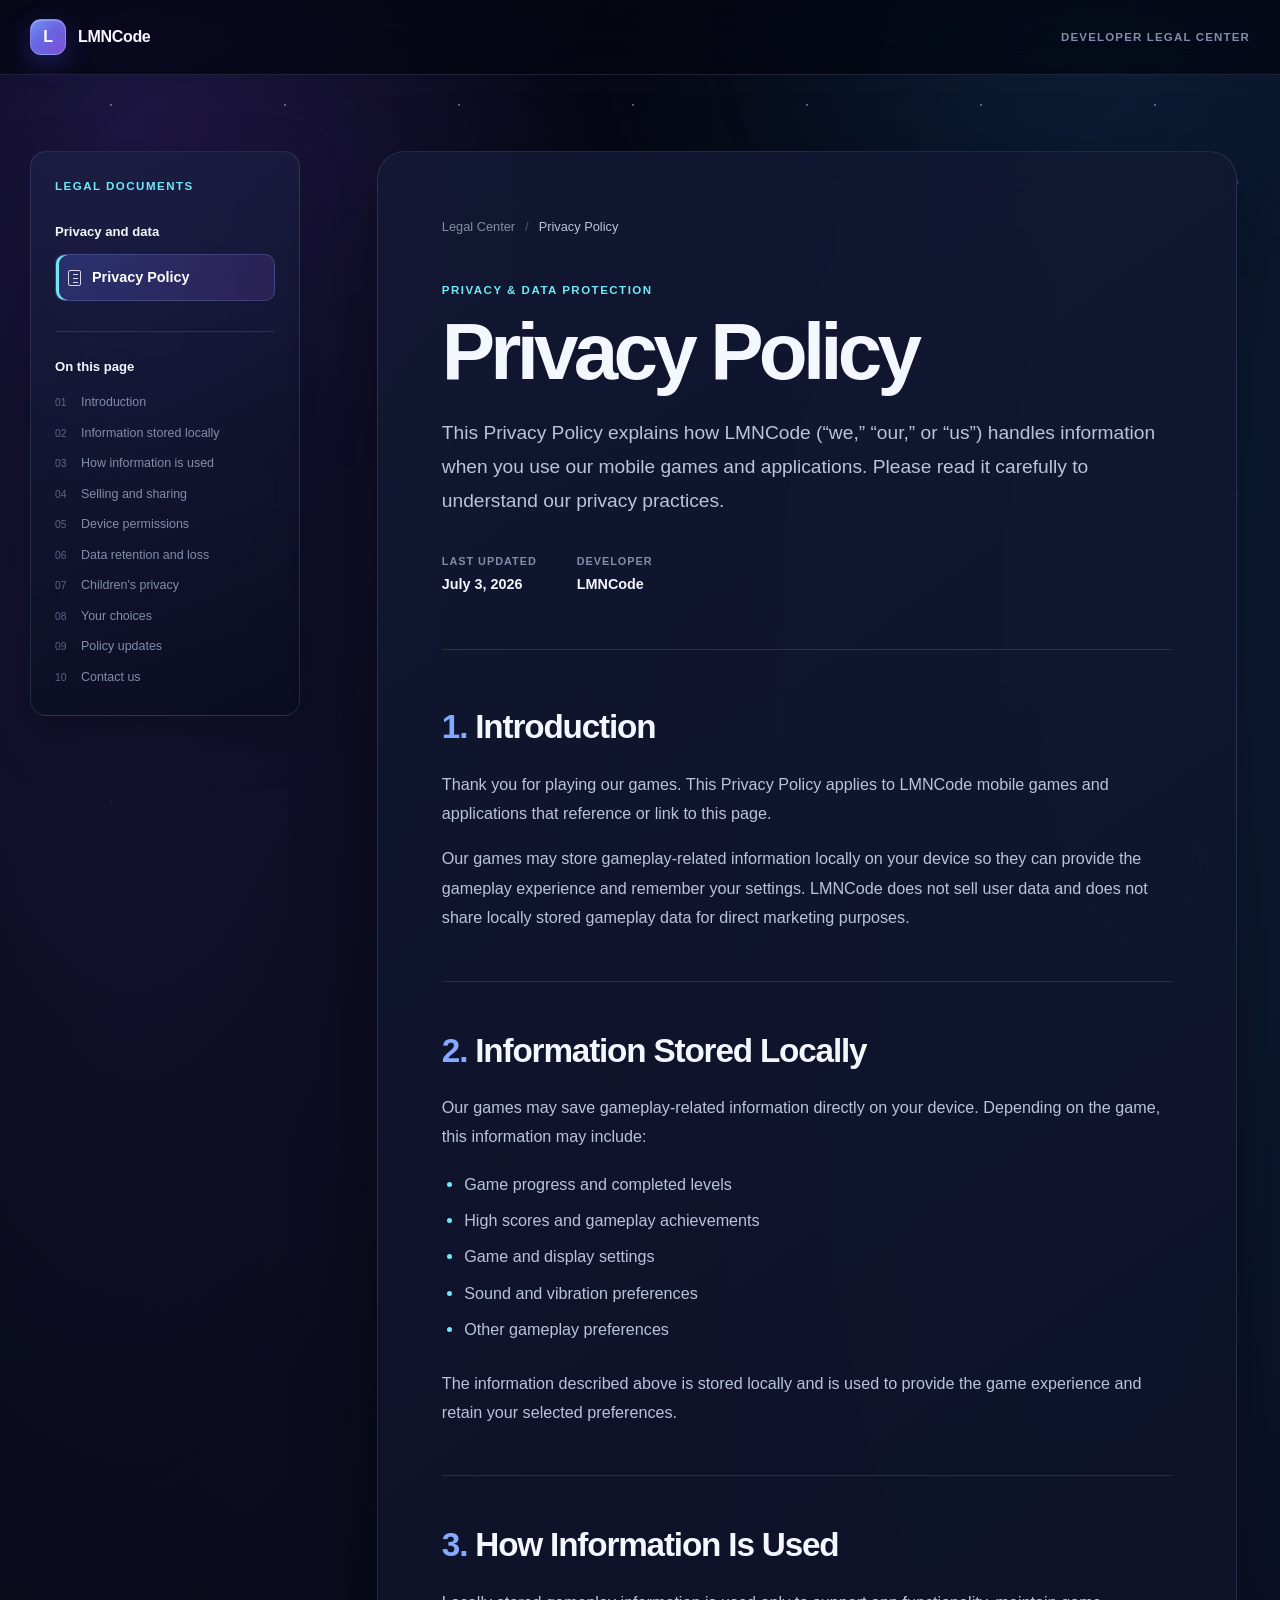
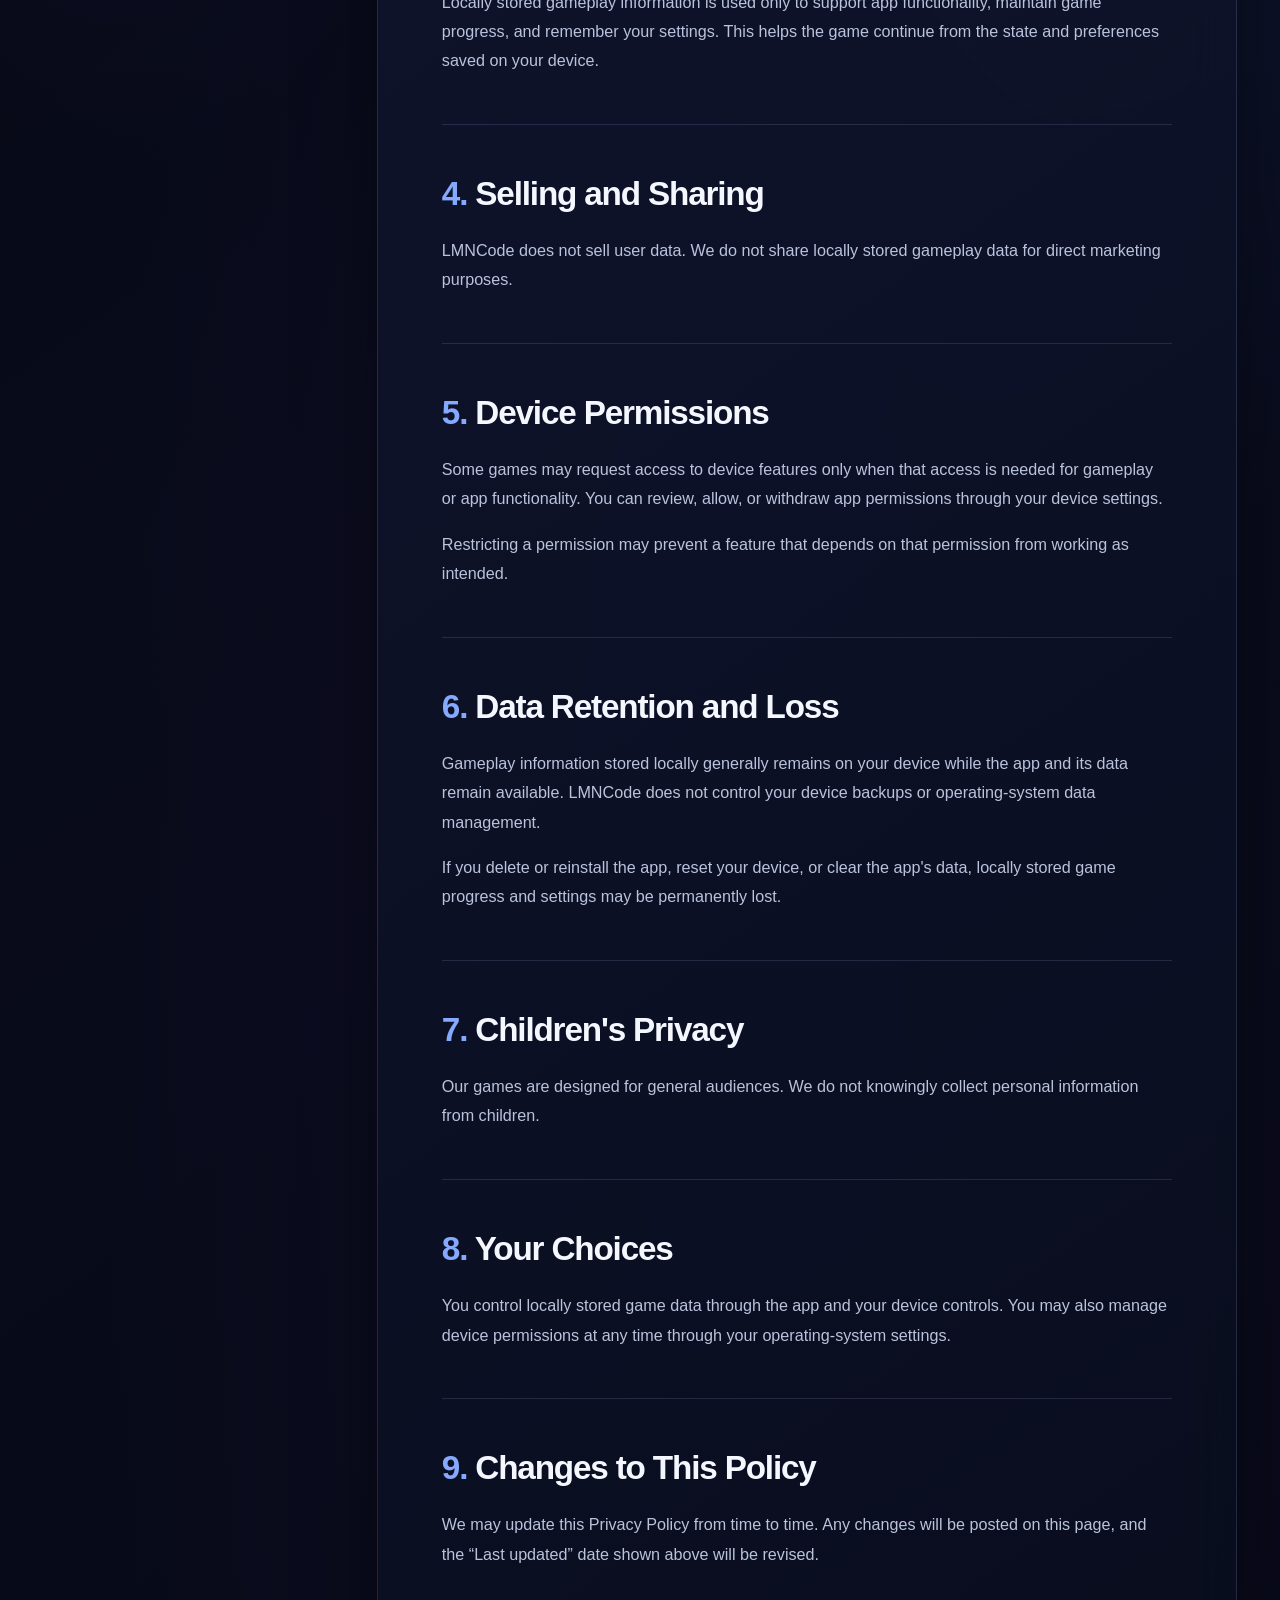
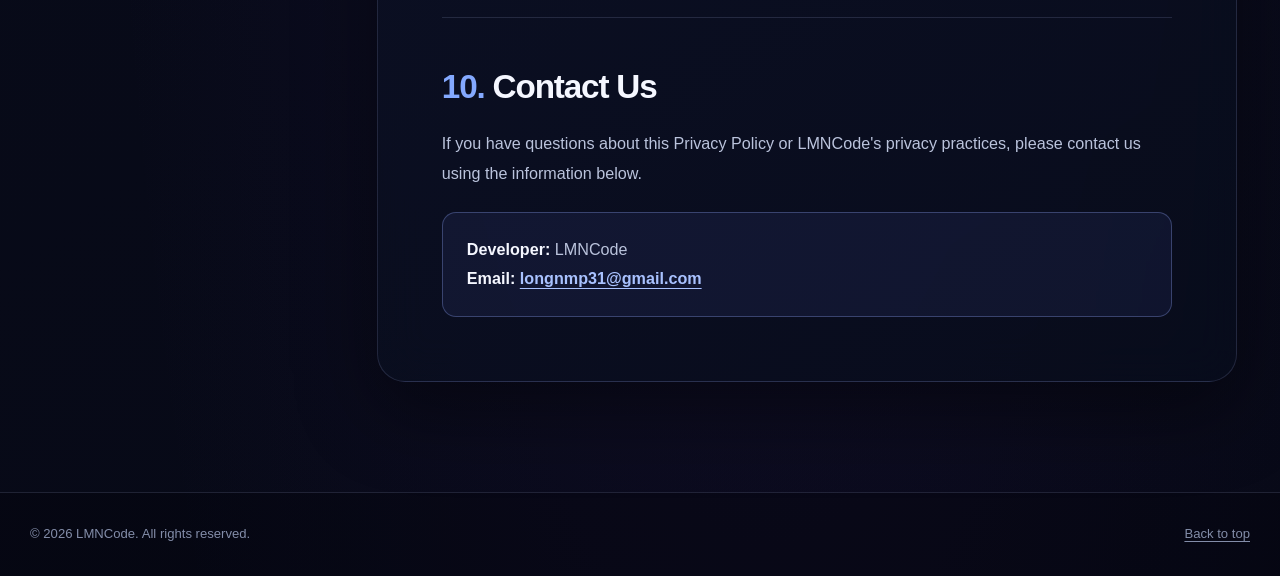
==== privacy-policy.html @ 54b09374 "Add files via upload" ====
<!doctype html>
<html lang="en">
<head>
  <meta charset="utf-8">
  <meta name="viewport" content="width=device-width, initial-scale=1">
  <meta name="color-scheme" content="dark">
  <meta name="theme-color" content="#070914">
  <meta name="robots" content="index, follow">

  <title>Privacy Policy | LMNCode</title>
  <meta
    name="description"
    content="Learn how LMNCode handles information in its mobile games and applications."
  >

  <meta property="og:type" content="website">
  <meta property="og:site_name" content="LMNCode">
  <meta property="og:title" content="Privacy Policy | LMNCode">
  <meta
    property="og:description"
    content="Learn how LMNCode handles information in its mobile games and applications."
  >

  <link rel="stylesheet" href="./assets/css/site.css">
</head>
<body>
  <a class="skip-link" href="#main-content">Skip to main content</a>

  <header class="site-header">
    <div class="container header-inner">
      <a class="brand" href="./index.html" aria-label="LMNCode home">
        <span class="brand-mark" aria-hidden="true">L</span>
        <span>LMNCode</span>
      </a>
      <span class="header-label">Developer Legal Center</span>
    </div>
  </header>

  <main id="main-content" class="container legal-layout">
    <aside class="legal-sidebar" aria-label="Legal document navigation">
      <div class="sidebar-panel">
        <p class="sidebar-kicker">Legal documents</p>

        <nav class="document-navigation" aria-label="Documents">
          <p class="nav-group-title">Privacy and data</p>
          <a class="document-link is-active" href="./privacy-policy.html" aria-current="page">
            <span class="document-icon" aria-hidden="true"></span>
            <span>Privacy Policy</span>
          </a>
        </nav>

        <nav class="page-navigation" aria-label="Privacy Policy sections">
          <p class="nav-group-title">On this page</p>
          <ol>
            <li><a href="#introduction">Introduction</a></li>
            <li><a href="#information">Information stored locally</a></li>
            <li><a href="#use">How information is used</a></li>
            <li><a href="#sharing">Selling and sharing</a></li>
            <li><a href="#permissions">Device permissions</a></li>
            <li><a href="#retention">Data retention and loss</a></li>
            <li><a href="#children">Children's privacy</a></li>
            <li><a href="#choices">Your choices</a></li>
            <li><a href="#changes">Policy updates</a></li>
            <li><a href="#contact">Contact us</a></li>
          </ol>
        </nav>
      </div>
    </aside>

    <article class="policy-document">
      <nav class="breadcrumbs" aria-label="Breadcrumb">
        <span>Legal Center</span>
        <span class="breadcrumb-separator" aria-hidden="true">/</span>
        <span aria-current="page">Privacy Policy</span>
      </nav>

      <header class="document-header">
        <p class="eyebrow">Privacy &amp; data protection</p>
        <h1>Privacy Policy</h1>
        <p class="document-summary">
          This Privacy Policy explains how LMNCode (“we,” “our,” or “us”)
          handles information when you use our mobile games and applications.
          Please read it carefully to understand our privacy practices.
        </p>

        <dl class="document-meta" aria-label="Policy information">
          <div>
            <dt>Last updated</dt>
            <dd><time datetime="2026-07-03">July 3, 2026</time></dd>
          </div>
          <div>
            <dt>Developer</dt>
            <dd>LMNCode</dd>
          </div>
        </dl>
      </header>

      <div class="document-body">
        <section id="introduction" class="policy-section">
          <h2><span aria-hidden="true">1.</span> Introduction</h2>
          <p>
            Thank you for playing our games. This Privacy Policy applies to
            LMNCode mobile games and applications that reference or link to this
            page.
          </p>
          <p>
            Our games may store gameplay-related information locally on your
            device so they can provide the gameplay experience and remember your
            settings. LMNCode does not sell user data and does not share locally
            stored gameplay data for direct marketing purposes.
          </p>
        </section>

        <section id="information" class="policy-section">
          <h2><span aria-hidden="true">2.</span> Information Stored Locally</h2>
          <p>
            Our games may save gameplay-related information directly on your
            device. Depending on the game, this information may include:
          </p>
          <ul>
            <li>Game progress and completed levels</li>
            <li>High scores and gameplay achievements</li>
            <li>Game and display settings</li>
            <li>Sound and vibration preferences</li>
            <li>Other gameplay preferences</li>
          </ul>
          <p>
            The information described above is stored locally and is used to
            provide the game experience and retain your selected preferences.
          </p>
        </section>

        <section id="use" class="policy-section">
          <h2><span aria-hidden="true">3.</span> How Information Is Used</h2>
          <p>
            Locally stored gameplay information is used only to support app
            functionality, maintain game progress, and remember your settings.
            This helps the game continue from the state and preferences saved on
            your device.
          </p>
        </section>

        <section id="sharing" class="policy-section">
          <h2><span aria-hidden="true">4.</span> Selling and Sharing</h2>
          <p>
            LMNCode does not sell user data. We do not share locally stored
            gameplay data for direct marketing purposes.
          </p>
        </section>

        <section id="permissions" class="policy-section">
          <h2><span aria-hidden="true">5.</span> Device Permissions</h2>
          <p>
            Some games may request access to device features only when that
            access is needed for gameplay or app functionality. You can review,
            allow, or withdraw app permissions through your device settings.
          </p>
          <p>
            Restricting a permission may prevent a feature that depends on that
            permission from working as intended.
          </p>
        </section>

        <section id="retention" class="policy-section">
          <h2><span aria-hidden="true">6.</span> Data Retention and Loss</h2>
          <p>
            Gameplay information stored locally generally remains on your device
            while the app and its data remain available. LMNCode does not control
            your device backups or operating-system data management.
          </p>
          <p>
            If you delete or reinstall the app, reset your device, or clear the
            app's data, locally stored game progress and settings may be
            permanently lost.
          </p>
        </section>

        <section id="children" class="policy-section">
          <h2><span aria-hidden="true">7.</span> Children's Privacy</h2>
          <p>
            Our games are designed for general audiences. We do not knowingly
            collect personal information from children.
          </p>
        </section>

        <section id="choices" class="policy-section">
          <h2><span aria-hidden="true">8.</span> Your Choices</h2>
          <p>
            You control locally stored game data through the app and your device
            controls. You may also manage device permissions at any time through
            your operating-system settings.
          </p>
        </section>

        <section id="changes" class="policy-section">
          <h2><span aria-hidden="true">9.</span> Changes to This Policy</h2>
          <p>
            We may update this Privacy Policy from time to time. Any changes will
            be posted on this page, and the “Last updated” date shown above will
            be revised.
          </p>
        </section>

        <section id="contact" class="policy-section contact-section">
          <h2><span aria-hidden="true">10.</span> Contact Us</h2>
          <p>
            If you have questions about this Privacy Policy or LMNCode's privacy
            practices, please contact us using the information below.
          </p>
          <address class="contact-details">
            <p><strong>Developer:</strong> LMNCode</p>
            <p>
              <strong>Email:</strong>
              <a href="mailto:longnmp31@gmail.com?subject=LMNCode%20Privacy%20Policy%20Inquiry">
                longnmp31@gmail.com
              </a>
            </p>
          </address>
        </section>
      </div>
    </article>
  </main>

  <footer class="site-footer">
    <div class="container footer-inner">
      <p>&copy; 2026 LMNCode. All rights reserved.</p>
      <a href="#main-content">Back to top</a>
    </div>
  </footer>
</body>
</html>
---- assets/css/site.css ----
:root {
  --space: #050610;
  --space-deep: #080b1a;
  --surface: rgba(11, 15, 34, 0.86);
  --surface-strong: rgba(15, 20, 44, 0.94);
  --surface-hover: rgba(117, 139, 255, 0.11);
  --text: #f5f7ff;
  --text-soft: #bac3dc;
  --text-muted: #838da9;
  --line: rgba(166, 181, 226, 0.16);
  --line-bright: rgba(151, 171, 255, 0.3);
  --blue: #84a9ff;
  --blue-bright: #a9c2ff;
  --violet: #a888ff;
  --cyan: #70e8f5;
  --container: 1220px;
  --radius-lg: 28px;
  --radius-md: 16px;
  --shadow: 0 28px 80px rgba(0, 0, 0, 0.42);
}

*,
*::before,
*::after {
  box-sizing: border-box;
}

html {
  scroll-behavior: smooth;
}

body {
  position: relative;
  min-height: 100vh;
  margin: 0;
  color: var(--text);
  background:
    radial-gradient(ellipse at 10% 5%, rgba(104, 74, 221, 0.2), transparent 32rem),
    radial-gradient(ellipse at 90% 14%, rgba(38, 125, 216, 0.18), transparent 36rem),
    radial-gradient(ellipse at 60% 70%, rgba(92, 48, 173, 0.1), transparent 42rem),
    linear-gradient(145deg, var(--space) 0%, var(--space-deep) 48%, #070916 100%);
  font-family: Inter, ui-sans-serif, -apple-system, BlinkMacSystemFont, "Segoe UI", sans-serif;
  font-size: 16px;
  line-height: 1.75;
  text-rendering: optimizeLegibility;
  -webkit-font-smoothing: antialiased;
}

body::before,
body::after {
  position: fixed;
  inset: 0;
  z-index: -1;
  pointer-events: none;
  content: "";
}

body::before {
  opacity: 0.48;
  background-image:
    radial-gradient(circle, rgba(255, 255, 255, 0.78) 0 1px, transparent 1.4px),
    radial-gradient(circle, rgba(141, 190, 255, 0.62) 0 1px, transparent 1.5px),
    radial-gradient(circle, rgba(190, 153, 255, 0.5) 0 1.2px, transparent 1.7px);
  background-position: 24px 18px, 88px 72px, 142px 26px;
  background-size: 174px 174px, 231px 231px, 313px 313px;
  mask-image: linear-gradient(to bottom, #000 0%, rgba(0, 0, 0, 0.6) 45%, transparent 100%);
}

body::after {
  inset: -20%;
  opacity: 0.23;
  background:
    radial-gradient(ellipse at 28% 30%, rgba(144, 85, 255, 0.28), transparent 22%),
    radial-gradient(ellipse at 73% 18%, rgba(38, 188, 240, 0.19), transparent 20%);
  filter: blur(55px);
}

::selection {
  color: #ffffff;
  background: rgba(122, 99, 245, 0.88);
}

a {
  color: var(--blue-bright);
  text-underline-offset: 0.22em;
}

a:hover {
  color: var(--cyan);
}

a:focus-visible {
  outline: 3px solid rgba(112, 232, 245, 0.42);
  outline-offset: 4px;
  border-radius: 5px;
}

.container {
  width: min(calc(100% - 48px), var(--container));
  margin-inline: auto;
}

.skip-link {
  position: fixed;
  top: 12px;
  left: 12px;
  z-index: 100;
  padding: 10px 16px;
  color: #ffffff;
  background: #5b45c6;
  border-radius: 10px;
  transform: translateY(-160%);
  transition: transform 160ms ease;
}

.skip-link:focus {
  color: #ffffff;
  transform: translateY(0);
}

.site-header {
  position: sticky;
  top: 0;
  z-index: 20;
  background: rgba(5, 6, 16, 0.74);
  border-bottom: 1px solid var(--line);
  backdrop-filter: blur(20px) saturate(140%);
}

.header-inner {
  display: flex;
  align-items: center;
  justify-content: space-between;
  min-height: 74px;
}

.brand {
  display: inline-flex;
  align-items: center;
  gap: 12px;
  color: var(--text);
  font-size: 1rem;
  font-weight: 760;
  letter-spacing: -0.02em;
  text-decoration: none;
}

.brand:hover {
  color: var(--text);
}

.brand-mark {
  display: grid;
  width: 36px;
  height: 36px;
  place-items: center;
  color: #ffffff;
  background:
    linear-gradient(145deg, rgba(255, 255, 255, 0.18), transparent 45%),
    linear-gradient(135deg, #5578ef, #7f4fd3);
  border: 1px solid rgba(190, 207, 255, 0.34);
  border-radius: 11px;
  box-shadow:
    0 8px 24px rgba(70, 77, 220, 0.34),
    inset 0 1px 0 rgba(255, 255, 255, 0.24);
}

.header-label {
  color: var(--text-muted);
  font-size: 0.72rem;
  font-weight: 740;
  letter-spacing: 0.1em;
  text-transform: uppercase;
}

.legal-layout {
  display: grid;
  grid-template-columns: 270px minmax(0, 1fr);
  gap: clamp(40px, 6vw, 82px);
  align-items: start;
  padding-block: 76px 110px;
}

.legal-sidebar {
  position: sticky;
  top: 106px;
}

.sidebar-panel {
  padding: 24px;
  background:
    linear-gradient(160deg, rgba(29, 35, 72, 0.62), rgba(9, 13, 31, 0.82));
  border: 1px solid var(--line);
  border-radius: var(--radius-md);
  box-shadow: 0 18px 55px rgba(0, 0, 0, 0.24);
  backdrop-filter: blur(16px);
}

.sidebar-kicker,
.eyebrow {
  margin: 0;
  color: var(--cyan);
  font-size: 0.72rem;
  font-weight: 800;
  letter-spacing: 0.13em;
  text-transform: uppercase;
}

.document-navigation {
  margin-top: 25px;
}

.nav-group-title {
  margin: 0 0 10px;
  color: var(--text);
  font-size: 0.82rem;
  font-weight: 720;
}

.document-link {
  display: flex;
  gap: 11px;
  align-items: center;
  padding: 10px 12px;
  color: var(--text-soft);
  border: 1px solid transparent;
  border-radius: 10px;
  font-size: 0.9rem;
  font-weight: 650;
  text-decoration: none;
}

.document-link.is-active {
  color: #ffffff;
  background: linear-gradient(110deg, rgba(83, 102, 224, 0.3), rgba(130, 75, 199, 0.2));
  border-color: rgba(155, 175, 255, 0.2);
  box-shadow: inset 3px 0 0 var(--cyan);
}

.document-icon {
  position: relative;
  width: 13px;
  height: 16px;
  flex: 0 0 auto;
  border: 1.5px solid currentColor;
  border-radius: 2px;
  opacity: 0.82;
}

.document-icon::after {
  position: absolute;
  top: 3px;
  right: 2px;
  width: 5px;
  height: 1.5px;
  background: currentColor;
  box-shadow: 0 4px 0 currentColor, 0 8px 0 currentColor;
  content: "";
}

.page-navigation {
  margin-top: 30px;
  padding-top: 24px;
  border-top: 1px solid var(--line);
}

.page-navigation ol {
  display: grid;
  gap: 3px;
  margin: 0;
  padding: 0;
  list-style: none;
  counter-reset: page-nav;
}

.page-navigation li {
  counter-increment: page-nav;
}

.page-navigation a {
  display: grid;
  grid-template-columns: 22px minmax(0, 1fr);
  gap: 4px;
  align-items: baseline;
  padding: 5px 0;
  color: var(--text-muted);
  font-size: 0.78rem;
  line-height: 1.4;
  text-decoration: none;
}

.page-navigation a::before {
  color: rgba(139, 153, 192, 0.62);
  font-size: 0.64rem;
  content: counter(page-nav, decimal-leading-zero);
}

.page-navigation a:hover {
  color: var(--cyan);
}

.policy-document {
  min-width: 0;
  max-width: 860px;
  padding: clamp(32px, 5vw, 64px);
  background:
    linear-gradient(145deg, rgba(19, 25, 53, 0.88), rgba(8, 12, 28, 0.9));
  border: 1px solid var(--line);
  border-radius: var(--radius-lg);
  box-shadow: var(--shadow);
  backdrop-filter: blur(22px);
}

.breadcrumbs {
  display: flex;
  flex-wrap: wrap;
  gap: 10px;
  align-items: center;
  margin-bottom: 42px;
  color: var(--text-muted);
  font-size: 0.8rem;
}

.breadcrumbs span:last-child {
  color: var(--text-soft);
}

.breadcrumb-separator {
  color: rgba(153, 166, 205, 0.46);
}

.document-header {
  padding-bottom: 52px;
  border-bottom: 1px solid var(--line);
}

h1,
h2,
p,
li {
  overflow-wrap: break-word;
}

h1 {
  margin: 11px 0 24px;
  font-size: clamp(3rem, 7vw, 5rem);
  font-weight: 780;
  letter-spacing: -0.06em;
  line-height: 1;
}

.document-summary {
  max-width: 720px;
  margin: 0;
  color: var(--text-soft);
  font-size: clamp(1.06rem, 2vw, 1.2rem);
  line-height: 1.78;
}

.document-meta {
  display: flex;
  flex-wrap: wrap;
  gap: 24px 40px;
  margin: 34px 0 0;
}

.document-meta div {
  display: grid;
  gap: 1px;
}

.document-meta dt {
  color: var(--text-muted);
  font-size: 0.68rem;
  font-weight: 760;
  letter-spacing: 0.09em;
  text-transform: uppercase;
}

.document-meta dd {
  margin: 0;
  color: var(--text);
  font-size: 0.9rem;
  font-weight: 650;
}

.document-body {
  padding-top: 8px;
}

.policy-section {
  padding-block: 48px;
  border-bottom: 1px solid var(--line);
  scroll-margin-top: 102px;
}

.policy-section:last-child {
  padding-bottom: 0;
  border-bottom: 0;
}

.policy-section h2 {
  margin: 0 0 22px;
  color: var(--text);
  font-size: clamp(1.55rem, 3.2vw, 2.08rem);
  font-weight: 740;
  letter-spacing: -0.035em;
  line-height: 1.24;
}

.policy-section h2 span {
  color: var(--blue);
  font-variant-numeric: tabular-nums;
}

.policy-section p,
.policy-section li {
  color: var(--text-soft);
  font-size: 1.01rem;
  line-height: 1.82;
}

.policy-section p {
  margin: 0 0 16px;
}

.policy-section p:last-child {
  margin-bottom: 0;
}

.policy-section ul {
  display: grid;
  gap: 7px;
  margin: 18px 0 24px;
  padding-left: 1.4rem;
}

.policy-section li::marker {
  color: var(--cyan);
}

address {
  font-style: normal;
}

.contact-details {
  margin-top: 24px;
  padding: 22px 24px;
  background: rgba(92, 108, 205, 0.1);
  border: 1px solid var(--line-bright);
  border-radius: 14px;
}

.contact-details p,
.contact-details p:last-child {
  margin: 0;
}

.contact-details strong {
  color: var(--text);
}

.contact-details a {
  font-weight: 680;
}

.site-footer {
  border-top: 1px solid var(--line);
  background: rgba(4, 5, 13, 0.36);
}

.footer-inner {
  display: flex;
  justify-content: space-between;
  gap: 20px;
  padding-block: 30px;
  color: var(--text-muted);
  font-size: 0.82rem;
}

.footer-inner p {
  margin: 0;
}

.footer-inner a {
  color: var(--text-muted);
}

@media (max-width: 920px) {
  .legal-layout {
    grid-template-columns: 1fr;
    gap: 32px;
    padding-block: 56px 80px;
  }

  .legal-sidebar {
    position: static;
  }

  .sidebar-panel {
    display: grid;
    grid-template-columns: 1fr 2fr;
    gap: 26px;
    align-items: start;
  }

  .sidebar-kicker {
    grid-column: 1 / -1;
  }

  .document-navigation,
  .page-navigation {
    margin-top: 0;
  }

  .page-navigation {
    padding-top: 0;
    padding-left: 26px;
    border-top: 0;
    border-left: 1px solid var(--line);
  }

  .page-navigation ol {
    grid-template-columns: repeat(2, minmax(0, 1fr));
    column-gap: 18px;
  }

  .policy-document {
    max-width: none;
  }
}

@media (max-width: 620px) {
  .container {
    width: min(calc(100% - 28px), var(--container));
  }

  .header-inner {
    min-height: 66px;
  }

  .header-label {
    display: none;
  }

  .legal-layout {
    padding-block: 34px 60px;
  }

  .sidebar-panel {
    grid-template-columns: 1fr;
    gap: 22px;
    padding: 20px;
  }

  .sidebar-kicker {
    grid-column: auto;
  }

  .page-navigation {
    padding-top: 20px;
    padding-left: 0;
    border-top: 1px solid var(--line);
    border-left: 0;
  }

  .page-navigation ol {
    grid-template-columns: 1fr;
  }

  .policy-document {
    padding: 28px 22px;
    border-radius: 20px;
  }

  .breadcrumbs {
    margin-bottom: 30px;
  }

  .document-header {
    padding-bottom: 40px;
  }

  h1 {
    font-size: clamp(2.75rem, 16vw, 4rem);
  }

  .policy-section {
    padding-block: 38px;
  }

  .policy-section p,
  .policy-section li {
    font-size: 0.98rem;
  }

  .contact-details {
    padding: 20px;
  }

  .footer-inner {
    align-items: flex-start;
    flex-direction: column;
  }
}

@media (prefers-reduced-motion: reduce) {
  html {
    scroll-behavior: auto;
  }

  *,
  *::before,
  *::after {
    transition-duration: 0.01ms !important;
    animation-duration: 0.01ms !important;
    animation-iteration-count: 1 !important;
  }
}

@media print {
  :root {
    --text: #10131c;
    --text-soft: #303641;
    --text-muted: #5b626e;
    --line: #d9dde5;
    --blue: #273e8f;
  }

  body {
    color: var(--text);
    background: #ffffff;
    font-size: 11pt;
  }

  body::before,
  body::after,
  .site-header,
  .legal-sidebar,
  .site-footer,
  .skip-link {
    display: none;
  }

  .legal-layout {
    display: block;
    width: 100%;
    padding: 0;
  }

  .policy-document {
    max-width: none;
    padding: 0;
    background: #ffffff;
    border: 0;
    box-shadow: none;
  }

  .policy-section {
    break-inside: avoid;
  }

  .contact-details {
    background: #f5f6f8;
  }
}

/* ================================================================
   LMNCode homepage
   ================================================================ */

.home-page {
  overflow-x: hidden;
}

.home-page::before {
  opacity: 0.62;
  mask-image: linear-gradient(to bottom, #000 0%, rgba(0, 0, 0, 0.78) 66%, transparent 100%);
}

.scroll-progress {
  position: fixed;
  top: 0;
  left: 0;
  z-index: 60;
  width: 100%;
  height: 2px;
  background: linear-gradient(90deg, var(--cyan), var(--blue), var(--violet));
  box-shadow: 0 0 15px rgba(112, 232, 245, 0.58);
  pointer-events: none;
  transform: scaleX(var(--scroll-progress, 0));
  transform-origin: left center;
}

.home-header .header-inner {
  gap: 28px;
}

.site-nav {
  display: flex;
  gap: 8px;
  align-items: center;
}

.site-nav a {
  padding: 8px 12px;
  color: var(--text-muted);
  border-radius: 9px;
  font-size: 0.82rem;
  font-weight: 650;
  text-decoration: none;
  transition:
    color 180ms ease,
    background-color 180ms ease,
    transform 180ms ease;
}

.site-nav a:hover {
  color: var(--text);
  background: rgba(255, 255, 255, 0.045);
}

.site-nav .nav-primary {
  margin-left: 4px;
  padding-inline: 16px;
  color: #f8fbff;
  background: rgba(117, 139, 255, 0.14);
  border: 1px solid rgba(154, 177, 255, 0.24);
}

.site-nav .nav-primary:hover {
  color: #ffffff;
  background: rgba(117, 139, 255, 0.23);
  transform: translateY(-1px);
}

.home-hero {
  position: relative;
  display: grid;
  grid-template-columns: minmax(0, 1.04fr) minmax(390px, 0.96fr);
  gap: clamp(38px, 6vw, 92px);
  align-items: center;
  min-height: calc(100svh - 74px);
  padding-block: 92px 112px;
}

.home-hero::before {
  position: absolute;
  top: 11%;
  left: 42%;
  z-index: -1;
  width: 28rem;
  height: 28rem;
  background: rgba(79, 86, 226, 0.12);
  border-radius: 50%;
  filter: blur(80px);
  content: "";
}

.hero-content {
  position: relative;
  z-index: 2;
  max-width: 710px;
}

.hero-eyebrow {
  display: flex;
  gap: 10px;
  align-items: center;
  width: fit-content;
  margin: 0 0 24px;
  color: var(--text-soft);
  font-size: 0.74rem;
  font-weight: 760;
  letter-spacing: 0.12em;
  text-transform: uppercase;
}

.status-dot {
  position: relative;
  width: 8px;
  height: 8px;
  background: var(--cyan);
  border-radius: 50%;
  box-shadow: 0 0 14px rgba(112, 232, 245, 0.9);
}

.status-dot::after {
  position: absolute;
  inset: -5px;
  border: 1px solid rgba(112, 232, 245, 0.36);
  border-radius: inherit;
  content: "";
  animation: status-pulse 2.4s ease-out infinite;
}

.hero-title {
  display: grid;
  gap: 0.05em;
  margin: 0;
  font-size: clamp(3.8rem, 8.1vw, 7.5rem);
  font-weight: 790;
  letter-spacing: -0.075em;
  line-height: 0.9;
}

.hero-title span {
  display: block;
}

.gradient-text {
  width: fit-content;
  padding-right: 0.06em;
  color: transparent;
  background: linear-gradient(100deg, #f6f8ff 4%, #9dc1ff 38%, #a891ff 72%, #70e8f5 110%);
  background-clip: text;
  -webkit-background-clip: text;
}

.hero-description {
  max-width: 620px;
  margin: 31px 0 0;
  color: var(--text-soft);
  font-size: clamp(1.04rem, 1.8vw, 1.2rem);
  line-height: 1.76;
}

.hero-actions {
  display: flex;
  flex-wrap: wrap;
  gap: 12px;
  margin-top: 34px;
}

.button {
  display: inline-flex;
  gap: 15px;
  align-items: center;
  justify-content: center;
  min-height: 49px;
  padding: 10px 20px;
  border-radius: 12px;
  font-size: 0.86rem;
  font-weight: 720;
  text-decoration: none;
  transition:
    color 200ms ease,
    border-color 200ms ease,
    background-color 200ms ease,
    box-shadow 200ms ease,
    transform 200ms ease;
}

.button-primary {
  color: #ffffff;
  background:
    linear-gradient(120deg, rgba(255, 255, 255, 0.14), transparent 48%),
    linear-gradient(110deg, #526fe0, #7449bd);
  border: 1px solid rgba(190, 206, 255, 0.3);
  box-shadow: 0 14px 36px rgba(74, 78, 209, 0.3);
}

.button-primary:hover {
  color: #ffffff;
  box-shadow: 0 18px 42px rgba(74, 78, 209, 0.42);
  transform: translateY(-2px);
}

.button-quiet {
  color: var(--text-soft);
  background: rgba(255, 255, 255, 0.035);
  border: 1px solid var(--line);
}

.button-quiet:hover {
  color: var(--text);
  background: rgba(255, 255, 255, 0.065);
  border-color: var(--line-bright);
  transform: translateY(-2px);
}

.hero-signals {
  display: flex;
  flex-wrap: wrap;
  gap: 12px 24px;
  margin: 39px 0 0;
  padding: 22px 0 0;
  border-top: 1px solid var(--line);
  list-style: none;
}

.hero-signals li {
  position: relative;
  padding-left: 13px;
  color: var(--text-muted);
  font-size: 0.72rem;
  font-weight: 690;
  letter-spacing: 0.06em;
  text-transform: uppercase;
}

.hero-signals li::before {
  position: absolute;
  top: 0.67em;
  left: 0;
  width: 4px;
  height: 4px;
  background: var(--blue);
  border-radius: 50%;
  content: "";
}

.hero-visual {
  position: relative;
  display: grid;
  min-height: 590px;
  place-items: center;
}

.gravity-stage {
  --parallax-y: 0px;
  position: relative;
  width: min(100%, 560px);
  aspect-ratio: 1;
  transform: translate3d(0, var(--parallax-y), 0);
  transition: transform 90ms linear;
}

.space-grid {
  position: absolute;
  inset: 4%;
  overflow: hidden;
  background-image:
    linear-gradient(rgba(128, 151, 219, 0.08) 1px, transparent 1px),
    linear-gradient(90deg, rgba(128, 151, 219, 0.08) 1px, transparent 1px);
  background-size: 38px 38px;
  border: 1px solid rgba(148, 169, 230, 0.1);
  border-radius: 50%;
  mask-image: radial-gradient(circle, #000 18%, rgba(0, 0, 0, 0.78) 52%, transparent 74%);
  transform: perspective(600px) rotateX(64deg) translateY(24%);
  animation: grid-drift 12s linear infinite;
}

.gravity-stage::before,
.gravity-stage::after {
  position: absolute;
  inset: 12%;
  border-radius: 50%;
  pointer-events: none;
  content: "";
}

.gravity-stage::before {
  background: radial-gradient(circle, rgba(76, 102, 225, 0.22), rgba(110, 72, 207, 0.08) 44%, transparent 70%);
  filter: blur(22px);
  animation: nebula-breathe 6s ease-in-out infinite;
}

.gravity-stage::after {
  inset: 23%;
  border: 1px solid rgba(163, 188, 255, 0.11);
  box-shadow:
    0 0 65px rgba(82, 104, 229, 0.22),
    inset 0 0 65px rgba(102, 74, 205, 0.18);
}

.orbit {
  position: absolute;
  top: 50%;
  left: 50%;
  border: 1px solid rgba(160, 179, 237, 0.24);
  border-radius: 50%;
  transform-style: preserve-3d;
}

.orbit-one {
  width: 76%;
  height: 42%;
  margin: -21% 0 0 -38%;
  transform: rotate(-17deg);
  animation: orbit-one-spin 15s linear infinite;
}

.orbit-two {
  width: 60%;
  height: 75%;
  margin: -37.5% 0 0 -30%;
  border-color: rgba(119, 225, 242, 0.19);
  transform: rotate(38deg);
  animation: orbit-two-spin 19s linear infinite reverse;
}

.orbit-three {
  width: 88%;
  height: 88%;
  margin: -44% 0 0 -44%;
  border-style: dashed;
  border-color: rgba(162, 128, 237, 0.14);
  animation: orbit-three-spin 30s linear infinite;
}

.satellite {
  position: absolute;
  top: 50%;
  left: -4px;
  width: 8px;
  height: 8px;
  background: var(--cyan);
  border: 2px solid #d8fbff;
  border-radius: 50%;
  box-shadow: 0 0 18px rgba(112, 232, 245, 0.95);
}

.satellite-two {
  top: auto;
  right: 9%;
  bottom: 6%;
  left: auto;
  background: var(--violet);
  border-color: #ecddff;
  box-shadow: 0 0 18px rgba(168, 136, 255, 0.9);
}

.satellite-three {
  top: 8%;
  right: 19%;
  left: auto;
  width: 6px;
  height: 6px;
  background: var(--blue);
  border: 0;
  box-shadow: 0 0 16px rgba(132, 169, 255, 0.9);
}

.gravity-core {
  position: absolute;
  top: 50%;
  left: 50%;
  display: grid;
  width: 154px;
  height: 154px;
  margin: -77px 0 0 -77px;
  overflow: hidden;
  place-items: center;
  background:
    radial-gradient(circle at 32% 26%, rgba(255, 255, 255, 0.94), transparent 4%),
    radial-gradient(circle at 34% 30%, #b9cfff 0%, #667fea 24%, #4633a1 60%, #111431 100%);
  border: 1px solid rgba(203, 215, 255, 0.44);
  border-radius: 50%;
  box-shadow:
    0 0 45px rgba(84, 101, 225, 0.52),
    0 0 110px rgba(104, 65, 209, 0.3),
    inset -20px -25px 40px rgba(4, 6, 21, 0.52),
    inset 10px 12px 22px rgba(255, 255, 255, 0.14);
  animation: core-float 5.8s ease-in-out infinite;
}

.core-shine {
  position: absolute;
  top: -12%;
  left: -22%;
  width: 90%;
  height: 55%;
  background: rgba(255, 255, 255, 0.12);
  border-radius: 50%;
  filter: blur(9px);
  transform: rotate(-30deg);
}

.core-label {
  position: relative;
  z-index: 1;
  color: rgba(255, 255, 255, 0.93);
  font-size: 1.18rem;
  font-weight: 820;
  letter-spacing: 0.12em;
  text-shadow: 0 2px 12px rgba(8, 9, 25, 0.5);
}

.signal-card {
  position: absolute;
  display: grid;
  gap: 1px;
  min-width: 126px;
  padding: 11px 14px;
  background: rgba(11, 16, 38, 0.76);
  border: 1px solid rgba(159, 179, 241, 0.2);
  border-radius: 11px;
  box-shadow: 0 14px 36px rgba(0, 0, 0, 0.28);
  backdrop-filter: blur(12px);
}

.signal-card span {
  color: var(--text-muted);
  font-size: 0.56rem;
  font-weight: 760;
  letter-spacing: 0.12em;
  text-transform: uppercase;
}

.signal-card strong {
  color: var(--text);
  font-size: 0.76rem;
  font-weight: 680;
}

.signal-card-one {
  top: 14%;
  left: 4%;
  animation: signal-float 5s ease-in-out infinite;
}

.signal-card-two {
  top: 48%;
  right: -1%;
  animation: signal-float 5.8s ease-in-out -2s infinite;
}

.signal-card-three {
  bottom: 11%;
  left: 15%;
  animation: signal-float 6.4s ease-in-out -1.2s infinite;
}

.scroll-cue {
  position: absolute;
  bottom: 34px;
  left: 24px;
  display: flex;
  gap: 12px;
  align-items: center;
  color: var(--text-muted);
  font-size: 0.65rem;
  font-weight: 690;
  letter-spacing: 0.08em;
  text-decoration: none;
  text-transform: uppercase;
}

.scroll-cue i {
  position: relative;
  display: block;
  width: 34px;
  height: 1px;
  overflow: hidden;
  background: rgba(166, 181, 226, 0.2);
}

.scroll-cue i::after {
  position: absolute;
  inset: 0;
  background: linear-gradient(90deg, transparent, var(--cyan), transparent);
  content: "";
  animation: cue-travel 2.2s ease-in-out infinite;
  transform: translateX(-100%);
}

.home-section {
  position: relative;
  padding-block: clamp(95px, 12vw, 158px);
}

.home-section + .home-section {
  border-top: 1px solid rgba(166, 181, 226, 0.08);
}

.section-heading {
  max-width: 850px;
  margin-bottom: clamp(52px, 7vw, 82px);
}

.section-index,
.card-label {
  margin: 0 0 17px;
  color: var(--cyan);
  font-size: 0.68rem;
  font-weight: 800;
  letter-spacing: 0.13em;
  text-transform: uppercase;
}

.section-heading h2,
.transmission-panel h2,
.home-cta a {
  margin: 0;
  color: var(--text);
  font-size: clamp(2.7rem, 6vw, 5.3rem);
  font-weight: 760;
  letter-spacing: -0.06em;
  line-height: 1.02;
}

.vision-section {
  background:
    radial-gradient(ellipse at 10% 54%, rgba(70, 96, 208, 0.12), transparent 30rem),
    linear-gradient(180deg, rgba(10, 13, 29, 0.3), rgba(6, 8, 19, 0.62));
}

.vision-layout {
  display: grid;
  grid-template-columns: minmax(0, 0.95fr) minmax(340px, 0.75fr);
  gap: clamp(48px, 9vw, 128px);
  align-items: start;
}

.vision-statement {
  margin: 0;
  color: var(--text);
  font-size: clamp(1.75rem, 3.6vw, 3.1rem);
  font-weight: 650;
  letter-spacing: -0.04em;
  line-height: 1.25;
}

.vision-statement::before {
  display: block;
  width: 48px;
  height: 3px;
  margin-bottom: 28px;
  background: linear-gradient(90deg, var(--cyan), var(--violet));
  border-radius: 999px;
  box-shadow: 0 0 18px rgba(112, 232, 245, 0.35);
  content: "";
}

.vision-copy {
  padding-left: 28px;
  border-left: 1px solid var(--line-bright);
}

.vision-copy p {
  margin: 0 0 18px;
  color: var(--text-soft);
  font-size: 1.02rem;
  line-height: 1.85;
}

.vision-copy p:last-child {
  margin-bottom: 0;
}

.craft-section {
  background: rgba(4, 6, 15, 0.28);
}

.section-heading-row {
  display: flex;
  max-width: none;
  gap: 50px;
  align-items: end;
  justify-content: space-between;
}

.section-heading-row > div {
  max-width: 780px;
}

.section-heading-row > p {
  max-width: 300px;
  margin: 0 0 9px;
  color: var(--text-muted);
  font-size: 0.9rem;
  line-height: 1.7;
}

.craft-grid {
  display: grid;
  grid-template-columns: repeat(2, minmax(0, 1fr));
  gap: 16px;
}

.craft-card {
  position: relative;
  display: flex;
  min-height: 340px;
  padding: clamp(27px, 4vw, 42px);
  overflow: hidden;
  flex-direction: column;
  justify-content: space-between;
  background:
    linear-gradient(145deg, rgba(25, 31, 61, 0.78), rgba(10, 14, 31, 0.88));
  border: 1px solid var(--line);
  border-radius: 20px;
  box-shadow: 0 18px 46px rgba(0, 0, 0, 0.16);
  transition:
    border-color 250ms ease,
    box-shadow 250ms ease,
    transform 250ms ease;
}

.craft-card:hover {
  border-color: var(--line-bright);
  box-shadow: 0 24px 64px rgba(0, 0, 0, 0.28);
  transform: translateY(-4px);
}

.craft-card::before {
  position: absolute;
  inset: 0;
  opacity: 0;
  background: radial-gradient(circle at 78% 14%, rgba(103, 126, 234, 0.15), transparent 42%);
  content: "";
  transition: opacity 250ms ease;
}

.craft-card:hover::before {
  opacity: 1;
}

.craft-card > * {
  position: relative;
  z-index: 1;
}

.craft-card-featured {
  grid-row: span 2;
  min-height: 696px;
  background:
    radial-gradient(circle at 60% 28%, rgba(79, 103, 224, 0.2), transparent 38%),
    linear-gradient(145deg, rgba(28, 35, 71, 0.92), rgba(9, 13, 31, 0.94));
}

.craft-card-wide {
  display: grid;
  grid-column: 1 / -1;
  grid-template-columns: minmax(0, 1.4fr) minmax(220px, 0.6fr);
  gap: 45px;
  align-items: end;
  min-height: 300px;
}

.card-number {
  align-self: flex-start;
  color: rgba(173, 187, 228, 0.48);
  font-size: 0.68rem;
  font-weight: 760;
  letter-spacing: 0.1em;
}

.craft-card h3 {
  max-width: 520px;
  margin: 0 0 15px;
  color: var(--text);
  font-size: clamp(1.55rem, 3.1vw, 2.35rem);
  font-weight: 710;
  letter-spacing: -0.04em;
  line-height: 1.15;
}

.craft-card p:last-child {
  max-width: 570px;
  margin: 0;
  color: var(--text-soft);
  font-size: 0.92rem;
  line-height: 1.75;
}

.card-orbit {
  position: absolute;
  top: 12%;
  left: 50%;
  width: 330px;
  height: 330px;
  margin-left: -165px;
  border: 1px solid rgba(151, 173, 243, 0.2);
  border-radius: 50%;
  box-shadow:
    0 0 75px rgba(73, 96, 216, 0.18),
    inset 0 0 65px rgba(83, 63, 188, 0.12);
  animation: orbit-three-spin 24s linear infinite;
}

.card-orbit::before,
.card-orbit::after {
  position: absolute;
  inset: 18%;
  border: 1px dashed rgba(119, 224, 242, 0.17);
  border-radius: inherit;
  content: "";
}

.card-orbit::after {
  inset: 37%;
  background: radial-gradient(circle at 35% 30%, #b9d2ff, #5d69df 38%, #2a225c 78%);
  border: 1px solid rgba(199, 214, 255, 0.28);
  box-shadow: 0 0 38px rgba(80, 104, 225, 0.42);
}

.card-orbit i {
  position: absolute;
  top: 12%;
  left: 12%;
  width: 8px;
  height: 8px;
  background: var(--cyan);
  border-radius: 50%;
  box-shadow: 0 0 16px var(--cyan);
}

.code-signal {
  display: flex;
  gap: 10px;
  align-items: end;
  height: 112px;
  padding: 16px;
  background: rgba(4, 7, 20, 0.44);
  border: 1px solid rgba(151, 173, 243, 0.15);
  border-radius: 13px;
}

.code-signal span {
  width: 100%;
  height: var(--level);
  background: linear-gradient(to top, rgba(91, 87, 212, 0.34), var(--cyan));
  border-radius: 4px 4px 2px 2px;
  box-shadow: 0 0 13px rgba(112, 232, 245, 0.16);
  transform-origin: bottom;
  animation: signal-level 3.2s ease-in-out infinite alternate;
}

.code-signal span:nth-child(2n) {
  animation-delay: -1.2s;
}

.code-signal span:nth-child(3n) {
  animation-delay: -2.1s;
}

.process-section {
  background:
    radial-gradient(ellipse at 86% 56%, rgba(106, 65, 193, 0.1), transparent 32rem),
    rgba(8, 10, 23, 0.46);
}

.process-list {
  display: grid;
  grid-template-columns: repeat(4, minmax(0, 1fr));
  margin: 0;
  padding: 0;
  border-top: 1px solid var(--line);
  list-style: none;
}

.process-list li {
  position: relative;
  min-height: 245px;
  padding: 30px 28px 24px 0;
  border-right: 1px solid var(--line);
}

.process-list li:not(:first-child) {
  padding-left: 28px;
}

.process-list li:last-child {
  padding-right: 0;
  border-right: 0;
}

.process-list li::before {
  position: absolute;
  top: -5px;
  left: 0;
  width: 9px;
  height: 9px;
  background: var(--space-deep);
  border: 2px solid var(--blue);
  border-radius: 50%;
  box-shadow: 0 0 13px rgba(132, 169, 255, 0.64);
  content: "";
}

.process-list li:not(:first-child)::before {
  left: 28px;
}

.process-list span {
  color: var(--text-muted);
  font-size: 0.64rem;
  font-weight: 780;
  letter-spacing: 0.1em;
}

.process-list h3 {
  margin: 44px 0 12px;
  color: var(--text);
  font-size: 1.25rem;
  font-weight: 700;
  letter-spacing: -0.03em;
}

.process-list p {
  margin: 0;
  color: var(--text-muted);
  font-size: 0.86rem;
  line-height: 1.7;
}

.transmission-section {
  overflow: hidden;
}

.transmission-panel {
  position: relative;
  padding: clamp(48px, 8vw, 96px);
  overflow: hidden;
  background:
    linear-gradient(140deg, rgba(24, 31, 68, 0.9), rgba(9, 13, 30, 0.94));
  border: 1px solid var(--line-bright);
  border-radius: 28px;
  box-shadow: 0 34px 90px rgba(0, 0, 0, 0.32);
}

.transmission-panel::before {
  position: absolute;
  inset: 0;
  opacity: 0.54;
  background-image:
    linear-gradient(rgba(141, 164, 228, 0.06) 1px, transparent 1px),
    linear-gradient(90deg, rgba(141, 164, 228, 0.06) 1px, transparent 1px);
  background-size: 50px 50px;
  mask-image: linear-gradient(90deg, transparent, #000 60%);
  content: "";
}

.transmission-panel > *:not(.transmission-glow) {
  position: relative;
  z-index: 2;
}

.transmission-panel h2 {
  max-width: 760px;
}

.transmission-panel > p:not(.section-index) {
  max-width: 650px;
  margin: 25px 0 0;
  color: var(--text-soft);
  font-size: 1rem;
  line-height: 1.82;
}

.transmission-glow {
  --parallax-y: 0px;
  position: absolute;
  top: 50%;
  right: -8%;
  width: 420px;
  height: 420px;
  background:
    radial-gradient(circle at 38% 35%, rgba(255, 255, 255, 0.76), transparent 2%),
    radial-gradient(circle, rgba(104, 141, 255, 0.68), rgba(99, 61, 190, 0.22) 42%, transparent 68%);
  border-radius: 50%;
  filter: blur(2px);
  opacity: 0.62;
  transform: translateY(calc(-50% + var(--parallax-y)));
}

.transmission-status {
  display: flex;
  gap: 10px;
  align-items: center;
  width: fit-content;
  margin-top: 37px;
  padding: 10px 14px;
  color: var(--text-soft);
  background: rgba(6, 9, 23, 0.46);
  border: 1px solid var(--line);
  border-radius: 999px;
  font-size: 0.7rem;
  font-weight: 720;
  letter-spacing: 0.07em;
  text-transform: uppercase;
}

.transmission-status span {
  width: 7px;
  height: 7px;
  background: var(--cyan);
  border-radius: 50%;
  box-shadow: 0 0 13px rgba(112, 232, 245, 0.8);
}

.links-section {
  background: rgba(4, 6, 15, 0.36);
}

.links-layout {
  display: grid;
  grid-template-columns: minmax(260px, 0.7fr) minmax(420px, 1.3fr);
  gap: clamp(50px, 9vw, 126px);
  align-items: start;
}

.links-layout .section-heading {
  margin-bottom: 0;
}

.resource-links {
  border-top: 1px solid var(--line);
}

.resource-link {
  display: grid;
  grid-template-columns: 42px minmax(0, 1fr) auto;
  gap: 18px;
  align-items: center;
  padding: 28px 4px;
  color: var(--text);
  border-bottom: 1px solid var(--line);
  text-decoration: none;
  transition:
    color 200ms ease,
    padding 200ms ease,
    background-color 200ms ease;
}

.resource-link:hover {
  padding-inline: 16px;
  color: var(--text);
  background: rgba(111, 133, 232, 0.06);
}

.resource-index {
  color: var(--blue);
  font-size: 0.66rem;
  font-weight: 760;
  letter-spacing: 0.08em;
}

.resource-link > span:nth-child(2) {
  display: grid;
  gap: 4px;
}

.resource-link strong {
  font-size: 1.1rem;
  font-weight: 690;
}

.resource-link small {
  color: var(--text-muted);
  font-size: 0.82rem;
  line-height: 1.5;
}

.resource-link i {
  color: var(--text-muted);
  font-size: 1.15rem;
  font-style: normal;
  transition: transform 200ms ease;
}

.resource-link:hover i {
  color: var(--cyan);
  transform: translate(3px, -3px);
}

.home-cta {
  position: relative;
  padding-block: clamp(80px, 11vw, 130px);
  overflow: hidden;
  background:
    radial-gradient(ellipse at 30% 120%, rgba(104, 78, 224, 0.22), transparent 45rem),
    linear-gradient(110deg, rgba(25, 32, 69, 0.78), rgba(10, 14, 31, 0.84));
  border-top: 1px solid var(--line);
}

.home-cta::after {
  position: absolute;
  top: -120%;
  right: -10%;
  width: 500px;
  height: 500px;
  border: 1px solid rgba(140, 162, 230, 0.12);
  border-radius: 50%;
  box-shadow:
    0 0 0 80px rgba(112, 232, 245, 0.015),
    0 0 0 160px rgba(129, 97, 223, 0.018);
  content: "";
}

.home-cta p {
  margin: 0 0 16px;
  color: var(--text-muted);
  font-size: 0.74rem;
  font-weight: 720;
  letter-spacing: 0.08em;
  text-transform: uppercase;
}

.home-cta a {
  position: relative;
  z-index: 1;
  display: flex;
  gap: 20px;
  align-items: center;
  width: fit-content;
  color: var(--text);
  text-decoration-color: rgba(132, 169, 255, 0.3);
  text-decoration-thickness: 2px;
}

.home-cta a span {
  color: var(--cyan);
  font-size: 0.4em;
  transition: transform 200ms ease;
}

.home-cta a:hover span {
  transform: translate(5px, -5px);
}

.home-footer nav {
  display: flex;
  gap: 22px;
}

html.js [data-reveal] {
  opacity: 0;
  transform: translate3d(0, 28px, 0);
  transition:
    opacity 700ms cubic-bezier(0.22, 1, 0.36, 1) var(--delay, 0ms),
    transform 850ms cubic-bezier(0.22, 1, 0.36, 1) var(--delay, 0ms);
  will-change: opacity, transform;
}

html.js [data-reveal="scale"] {
  transform: translate3d(0, 22px, 0) scale(0.97);
}

html.js [data-reveal].is-visible {
  opacity: 1;
  transform: translate3d(0, 0, 0) scale(1);
  will-change: auto;
}

@keyframes status-pulse {
  0% {
    opacity: 0.8;
    transform: scale(0.6);
  }
  75%,
  100% {
    opacity: 0;
    transform: scale(1.6);
  }
}

@keyframes grid-drift {
  to {
    background-position: 38px 38px;
  }
}

@keyframes nebula-breathe {
  0%,
  100% {
    opacity: 0.7;
    transform: scale(0.96);
  }
  50% {
    opacity: 1;
    transform: scale(1.05);
  }
}

@keyframes orbit-one-spin {
  from {
    transform: rotate(-17deg) rotateZ(0deg);
  }
  to {
    transform: rotate(-17deg) rotateZ(360deg);
  }
}

@keyframes orbit-two-spin {
  from {
    transform: rotate(38deg) rotateZ(0deg);
  }
  to {
    transform: rotate(38deg) rotateZ(360deg);
  }
}

@keyframes orbit-three-spin {
  to {
    transform: rotate(360deg);
  }
}

@keyframes core-float {
  0%,
  100% {
    transform: translateY(-5px) rotate(-1deg);
  }
  50% {
    transform: translateY(7px) rotate(1deg);
  }
}

@keyframes signal-float {
  0%,
  100% {
    transform: translateY(-4px);
  }
  50% {
    transform: translateY(7px);
  }
}

@keyframes cue-travel {
  0% {
    transform: translateX(-100%);
  }
  65%,
  100% {
    transform: translateX(100%);
  }
}

@keyframes signal-level {
  from {
    transform: scaleY(0.72);
  }
  to {
    transform: scaleY(1);
  }
}

@media (max-width: 1040px) {
  .home-hero {
    grid-template-columns: minmax(0, 1fr) minmax(330px, 0.78fr);
    gap: 34px;
  }

  .hero-title {
    font-size: clamp(3.65rem, 8.4vw, 6.4rem);
  }

  .hero-visual {
    min-height: 500px;
  }

  .signal-card-one {
    left: -2%;
  }

  .signal-card-two {
    right: -4%;
  }
}

@media (max-width: 820px) {
  .home-hero {
    grid-template-columns: 1fr;
    min-height: auto;
    padding-block: 84px 126px;
  }

  .hero-content {
    max-width: 680px;
  }

  .hero-visual {
    min-height: 520px;
  }

  .gravity-stage {
    width: min(100%, 520px);
  }

  .vision-layout,
  .links-layout {
    grid-template-columns: 1fr;
  }

  .vision-copy {
    max-width: 650px;
  }

  .section-heading-row {
    align-items: start;
    flex-direction: column;
  }

  .section-heading-row > p {
    max-width: 560px;
  }

  .process-list {
    grid-template-columns: repeat(2, minmax(0, 1fr));
  }

  .process-list li:nth-child(2) {
    border-right: 0;
  }

  .process-list li:nth-child(3),
  .process-list li:nth-child(4) {
    border-top: 1px solid var(--line);
  }

  .process-list li:nth-child(3) {
    padding-left: 0;
  }

  .process-list li:nth-child(3)::before {
    left: 0;
  }

  .transmission-glow {
    right: -22%;
    opacity: 0.44;
  }
}

@media (max-width: 620px) {
  .site-nav {
    gap: 2px;
  }

  .site-nav a {
    padding-inline: 8px;
    font-size: 0.76rem;
  }

  .site-nav a[href="#vision"],
  .site-nav a[href="#craft"] {
    display: none;
  }

  .site-nav .nav-primary {
    margin-left: 0;
    padding-inline: 12px;
  }

  .home-hero {
    padding-block: 64px 105px;
  }

  .hero-title {
    font-size: clamp(3.25rem, 17vw, 5rem);
  }

  .hero-description {
    margin-top: 25px;
  }

  .hero-actions {
    align-items: stretch;
    flex-direction: column;
  }

  .button {
    width: 100%;
  }

  .hero-signals {
    gap: 9px 17px;
  }

  .hero-visual {
    min-height: 390px;
  }

  .gravity-stage {
    width: min(118%, 420px);
  }

  .gravity-core {
    width: 112px;
    height: 112px;
    margin: -56px 0 0 -56px;
  }

  .signal-card {
    min-width: 105px;
    padding: 9px 11px;
  }

  .signal-card strong {
    font-size: 0.67rem;
  }

  .signal-card-one {
    top: 9%;
    left: 0;
  }

  .signal-card-two {
    right: 0;
  }

  .signal-card-three {
    bottom: 7%;
    left: 7%;
  }

  .scroll-cue {
    bottom: 25px;
    left: 14px;
  }

  .home-section {
    padding-block: 88px;
  }

  .section-heading {
    margin-bottom: 48px;
  }

  .section-heading h2,
  .transmission-panel h2,
  .home-cta a {
    font-size: clamp(2.35rem, 12vw, 3.6rem);
  }

  .vision-layout {
    gap: 40px;
  }

  .vision-copy {
    padding-left: 20px;
  }

  .craft-grid {
    grid-template-columns: 1fr;
  }

  .craft-card,
  .craft-card-featured,
  .craft-card-wide {
    grid-column: auto;
    grid-row: auto;
    min-height: 360px;
  }

  .craft-card-featured {
    min-height: 590px;
  }

  .craft-card-wide {
    display: flex;
    gap: 32px;
    align-items: stretch;
  }

  .code-signal {
    width: 100%;
  }

  .process-list {
    grid-template-columns: 1fr;
  }

  .process-list li,
  .process-list li:not(:first-child),
  .process-list li:nth-child(3) {
    min-height: 200px;
    padding: 28px 0;
    border-top: 1px solid var(--line);
    border-right: 0;
  }

  .process-list li:first-child {
    border-top: 0;
  }

  .process-list li::before,
  .process-list li:not(:first-child)::before,
  .process-list li:nth-child(3)::before {
    top: -5px;
    left: 0;
  }

  .process-list li:first-child::before {
    top: -5px;
  }

  .process-list h3 {
    margin-top: 30px;
  }

  .transmission-panel {
    padding: 38px 24px;
    border-radius: 20px;
  }

  .transmission-glow {
    top: 30%;
    right: -58%;
    width: 350px;
    height: 350px;
  }

  .resource-link {
    grid-template-columns: 32px minmax(0, 1fr) auto;
    gap: 11px;
    padding-block: 24px;
  }

  .home-cta a {
    overflow-wrap: anywhere;
  }
}

@media (prefers-reduced-motion: reduce) {
  .status-dot::after,
  .space-grid,
  .gravity-stage::before,
  .orbit,
  .gravity-core,
  .signal-card,
  .card-orbit,
  .code-signal span,
  .scroll-cue i::after {
    animation: none !important;
  }

  .gravity-stage,
  .transmission-glow {
    transform: none;
  }

  html.js [data-reveal] {
    opacity: 1;
    transform: none;
  }
}

@media print {
  .home-page {
    color: #10131c;
    background: #ffffff;
  }

  .home-page::before,
  .home-page::after,
  .home-header,
  .scroll-progress,
  .hero-visual,
  .scroll-cue,
  .home-footer {
    display: none;
  }

  .home-hero {
    display: block;
    min-height: auto;
    padding: 40px 0;
  }

  .home-section,
  .home-cta {
    padding-block: 35px;
    color: #10131c;
    background: #ffffff;
  }

  .craft-card,
  .transmission-panel {
    color: #10131c;
    background: #ffffff;
    border-color: #d9dde5;
    box-shadow: none;
    break-inside: avoid;
  }

  html.js [data-reveal] {
    opacity: 1;
    transform: none;
  }
}
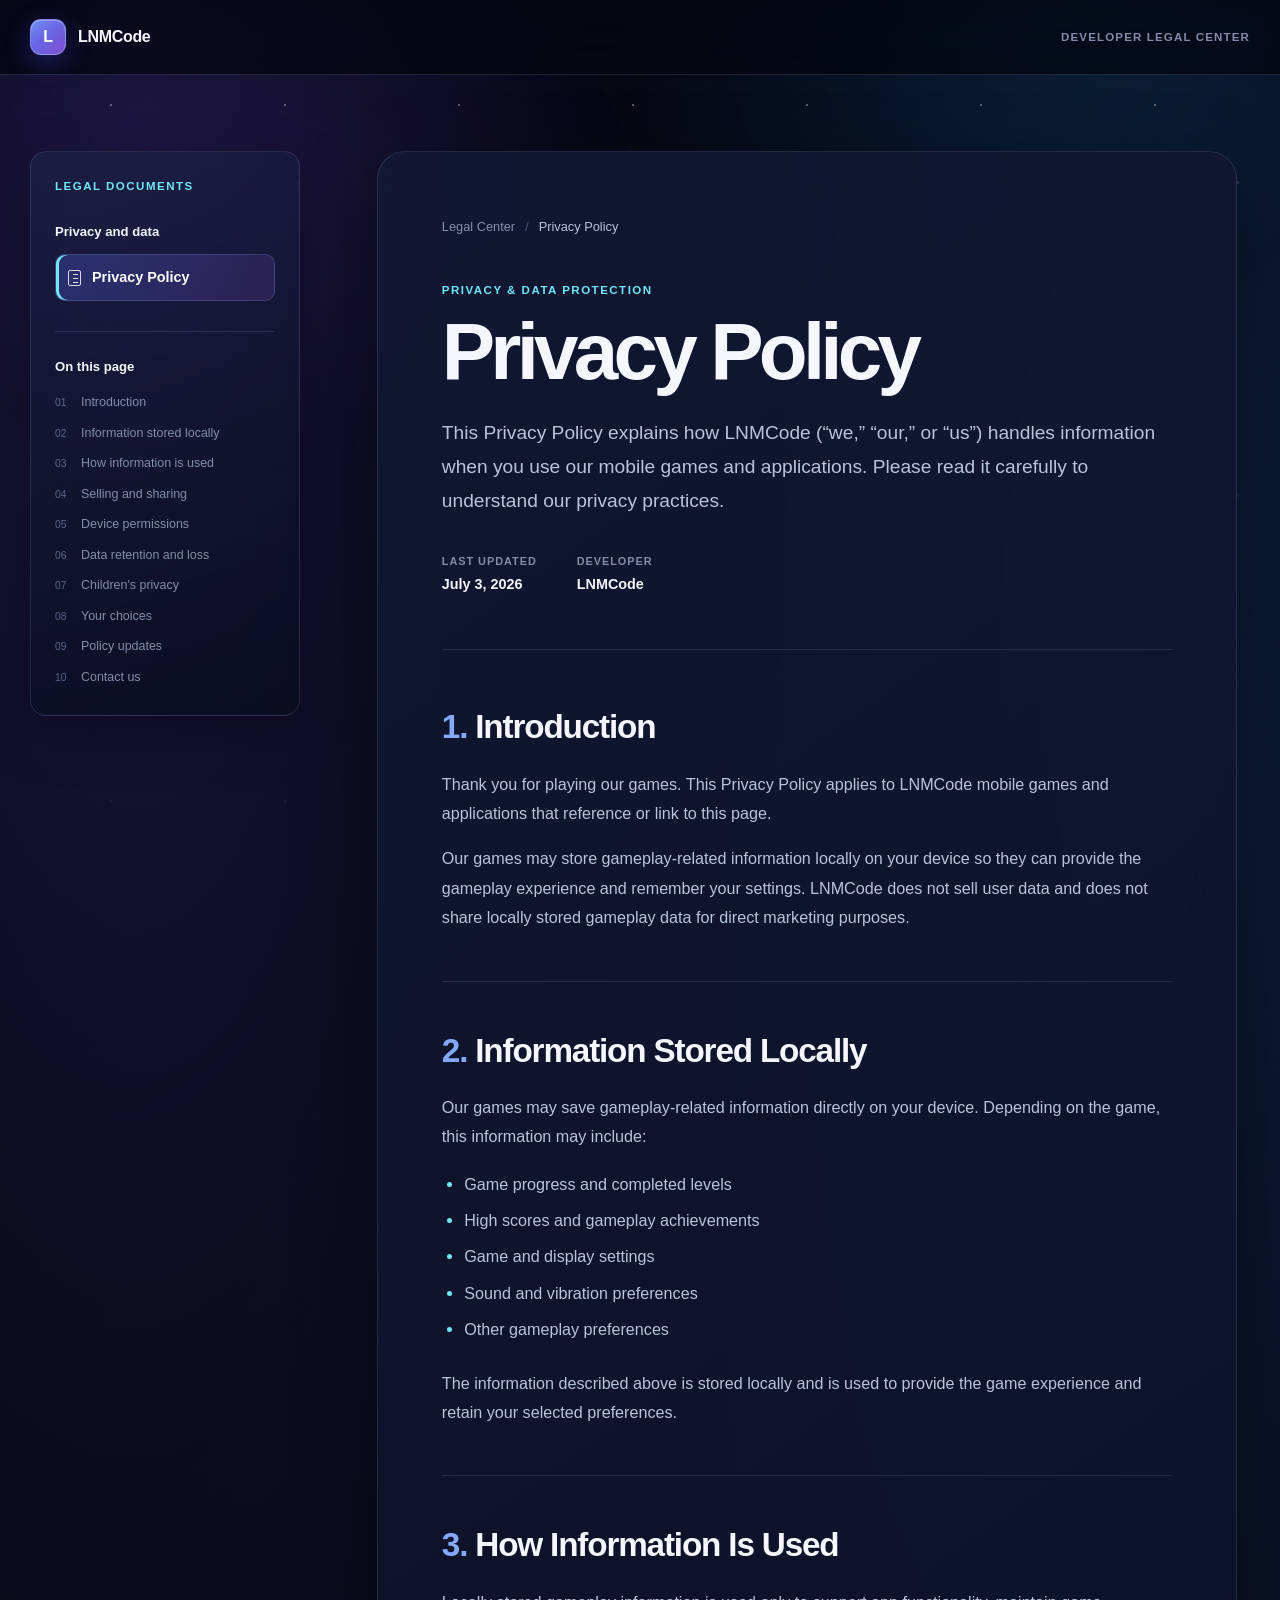
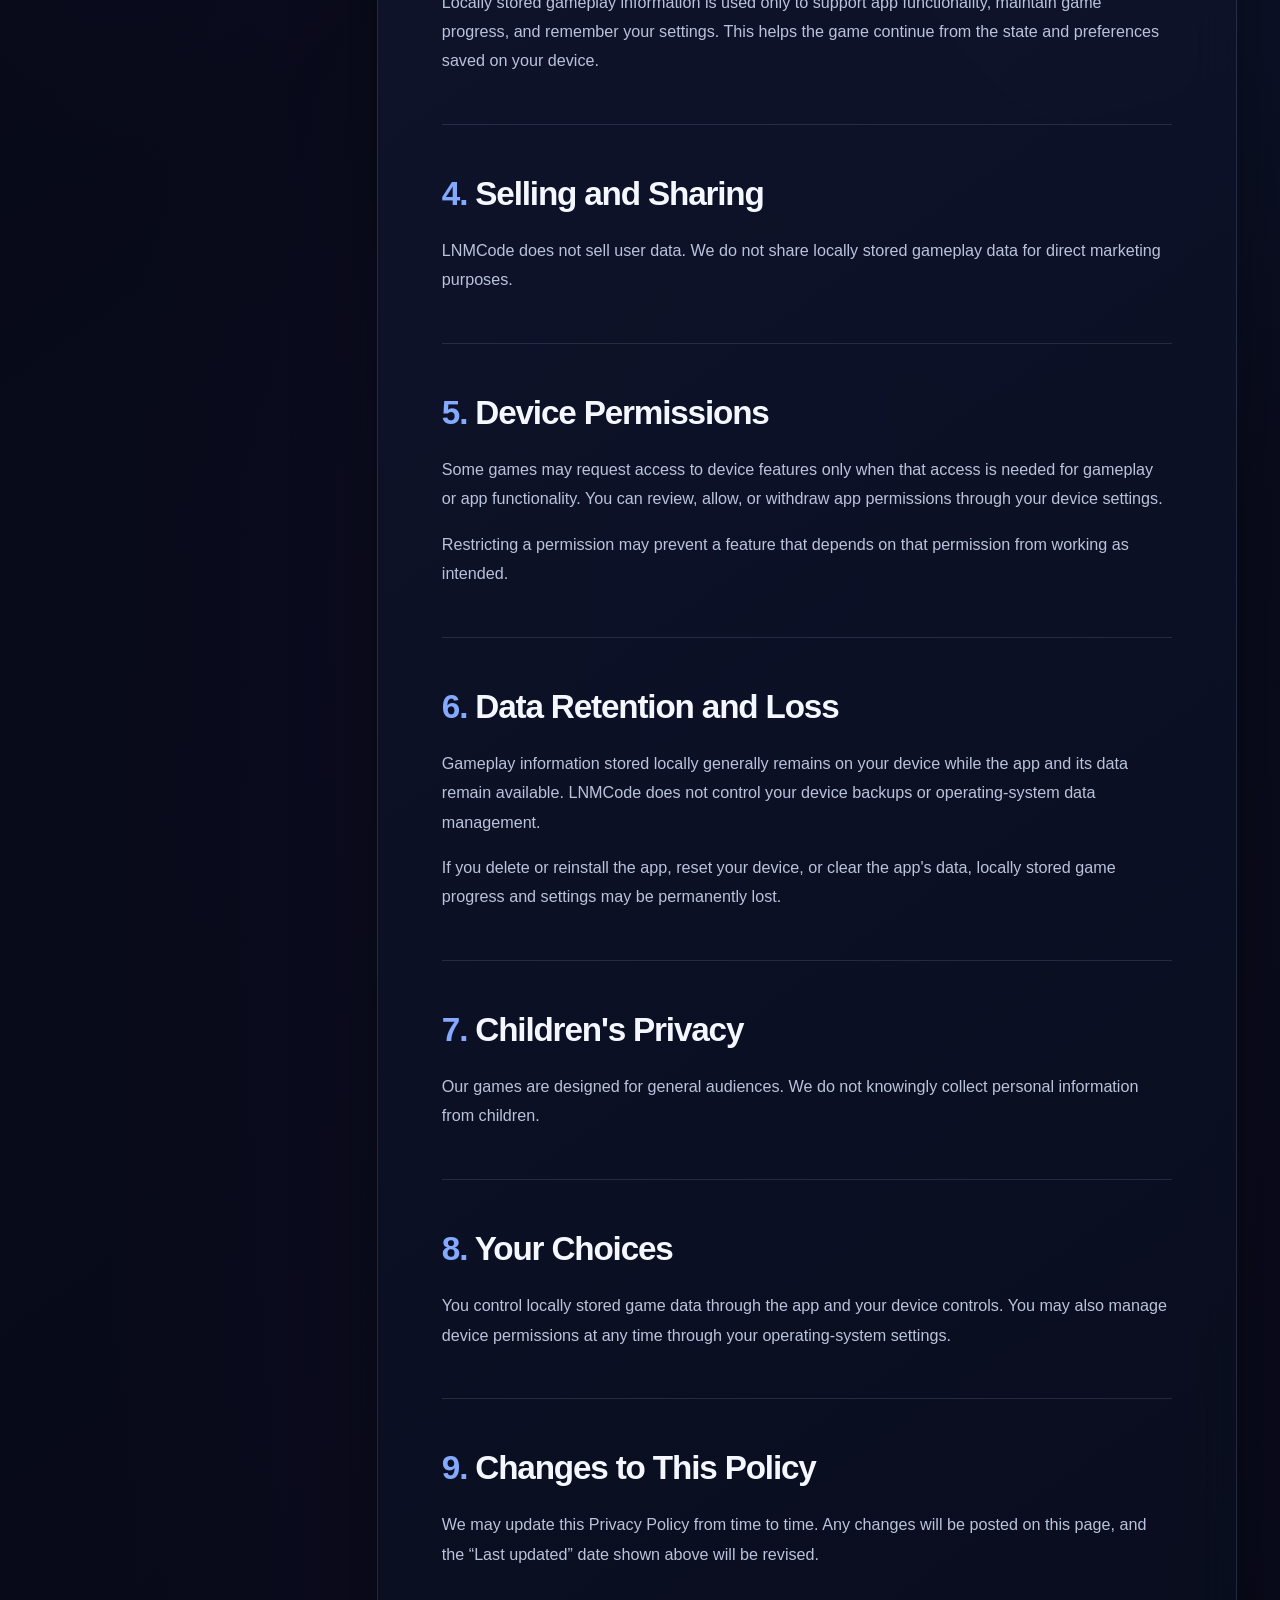
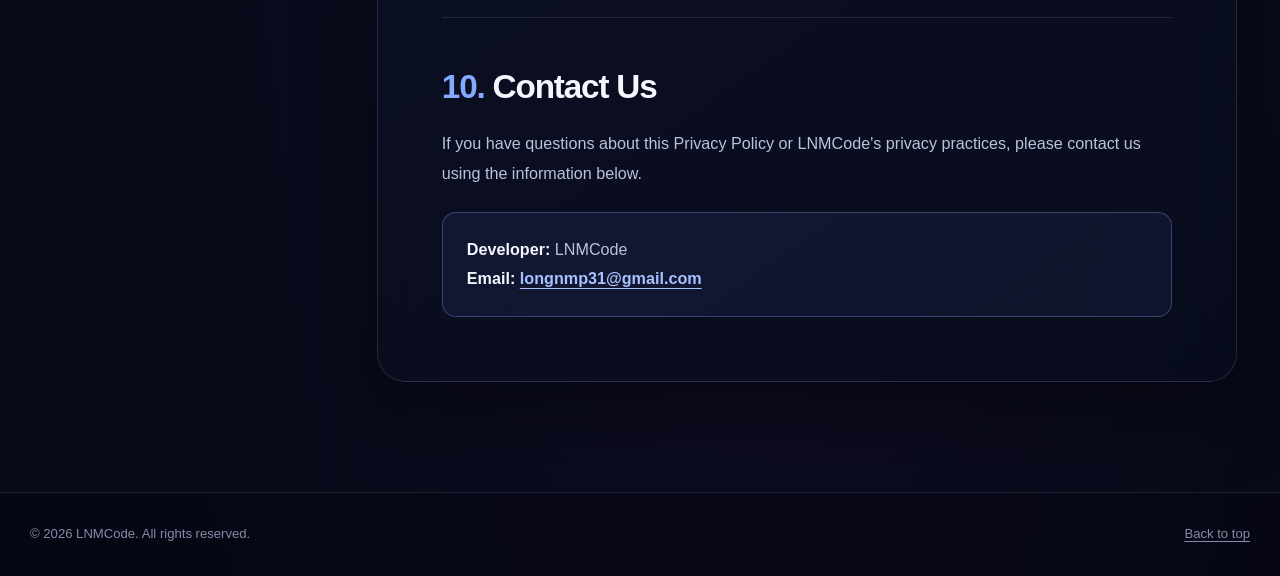
==== commit f27ac72f: "Add files via upload" ====
--- a/privacy-policy.html
+++ b/privacy-policy.html
@@ -7,20 +7,22 @@
   <meta name="theme-color" content="#070914">
   <meta name="robots" content="index, follow">
 
-  <title>Privacy Policy | LMNCode</title>
+  <title>Privacy Policy | LNMCode</title>
   <meta
     name="description"
-    content="Learn how LMNCode handles information in its mobile games and applications."
+    content="Learn how LNMCode handles information in its mobile games and applications."
   >
 
   <meta property="og:type" content="website">
-  <meta property="og:site_name" content="LMNCode">
-  <meta property="og:title" content="Privacy Policy | LMNCode">
+  <meta property="og:site_name" content="LNMCode">
+  <meta property="og:title" content="Privacy Policy | LNMCode">
   <meta
     property="og:description"
-    content="Learn how LMNCode handles information in its mobile games and applications."
+    content="Learn how LNMCode handles information in its mobile games and applications."
   >
 
+  <link rel="icon" type="image/png" sizes="64x64" href="./assets/favicon.png">
+  <link rel="apple-touch-icon" sizes="180x180" href="./assets/apple-touch-icon.png">
   <link rel="stylesheet" href="./assets/css/site.css">
 </head>
 <body>
@@ -28,9 +30,9 @@
 
   <header class="site-header">
     <div class="container header-inner">
-      <a class="brand" href="./index.html" aria-label="LMNCode home">
+      <a class="brand" href="./index.html" aria-label="LNMCode home">
         <span class="brand-mark" aria-hidden="true">L</span>
-        <span>LMNCode</span>
+        <span>LNMCode</span>
       </a>
       <span class="header-label">Developer Legal Center</span>
     </div>
@@ -78,7 +80,7 @@
         <p class="eyebrow">Privacy &amp; data protection</p>
         <h1>Privacy Policy</h1>
         <p class="document-summary">
-          This Privacy Policy explains how LMNCode (“we,” “our,” or “us”)
+          This Privacy Policy explains how LNMCode (“we,” “our,” or “us”)
           handles information when you use our mobile games and applications.
           Please read it carefully to understand our privacy practices.
         </p>
@@ -90,7 +92,7 @@
           </div>
           <div>
             <dt>Developer</dt>
-            <dd>LMNCode</dd>
+            <dd>LNMCode</dd>
           </div>
         </dl>
       </header>
@@ -100,13 +102,13 @@
           <h2><span aria-hidden="true">1.</span> Introduction</h2>
           <p>
             Thank you for playing our games. This Privacy Policy applies to
-            LMNCode mobile games and applications that reference or link to this
+            LNMCode mobile games and applications that reference or link to this
             page.
           </p>
           <p>
             Our games may store gameplay-related information locally on your
             device so they can provide the gameplay experience and remember your
-            settings. LMNCode does not sell user data and does not share locally
+            settings. LNMCode does not sell user data and does not share locally
             stored gameplay data for direct marketing purposes.
           </p>
         </section>
@@ -143,7 +145,7 @@
         <section id="sharing" class="policy-section">
           <h2><span aria-hidden="true">4.</span> Selling and Sharing</h2>
           <p>
-            LMNCode does not sell user data. We do not share locally stored
+            LNMCode does not sell user data. We do not share locally stored
             gameplay data for direct marketing purposes.
           </p>
         </section>
@@ -165,7 +167,7 @@
           <h2><span aria-hidden="true">6.</span> Data Retention and Loss</h2>
           <p>
             Gameplay information stored locally generally remains on your device
-            while the app and its data remain available. LMNCode does not control
+            while the app and its data remain available. LNMCode does not control
             your device backups or operating-system data management.
           </p>
           <p>
@@ -204,14 +206,14 @@
         <section id="contact" class="policy-section contact-section">
           <h2><span aria-hidden="true">10.</span> Contact Us</h2>
           <p>
-            If you have questions about this Privacy Policy or LMNCode's privacy
+            If you have questions about this Privacy Policy or LNMCode's privacy
             practices, please contact us using the information below.
           </p>
           <address class="contact-details">
-            <p><strong>Developer:</strong> LMNCode</p>
+            <p><strong>Developer:</strong> LNMCode</p>
             <p>
               <strong>Email:</strong>
-              <a href="mailto:longnmp31@gmail.com?subject=LMNCode%20Privacy%20Policy%20Inquiry">
+              <a href="mailto:longnmp31@gmail.com?subject=LNMCode%20Privacy%20Policy%20Inquiry">
                 longnmp31@gmail.com
               </a>
             </p>
@@ -223,7 +225,7 @@
 
   <footer class="site-footer">
     <div class="container footer-inner">
-      <p>&copy; 2026 LMNCode. All rights reserved.</p>
+      <p>&copy; 2026 LNMCode. All rights reserved.</p>
       <a href="#main-content">Back to top</a>
     </div>
   </footer>
--- a/assets/css/site.css
+++ b/assets/css/site.css
@@ -666,7 +666,7 @@
 }
 
 /* ================================================================
-   LMNCode homepage
+   LNMCode homepage
    ================================================================ */
 
 .home-page {
